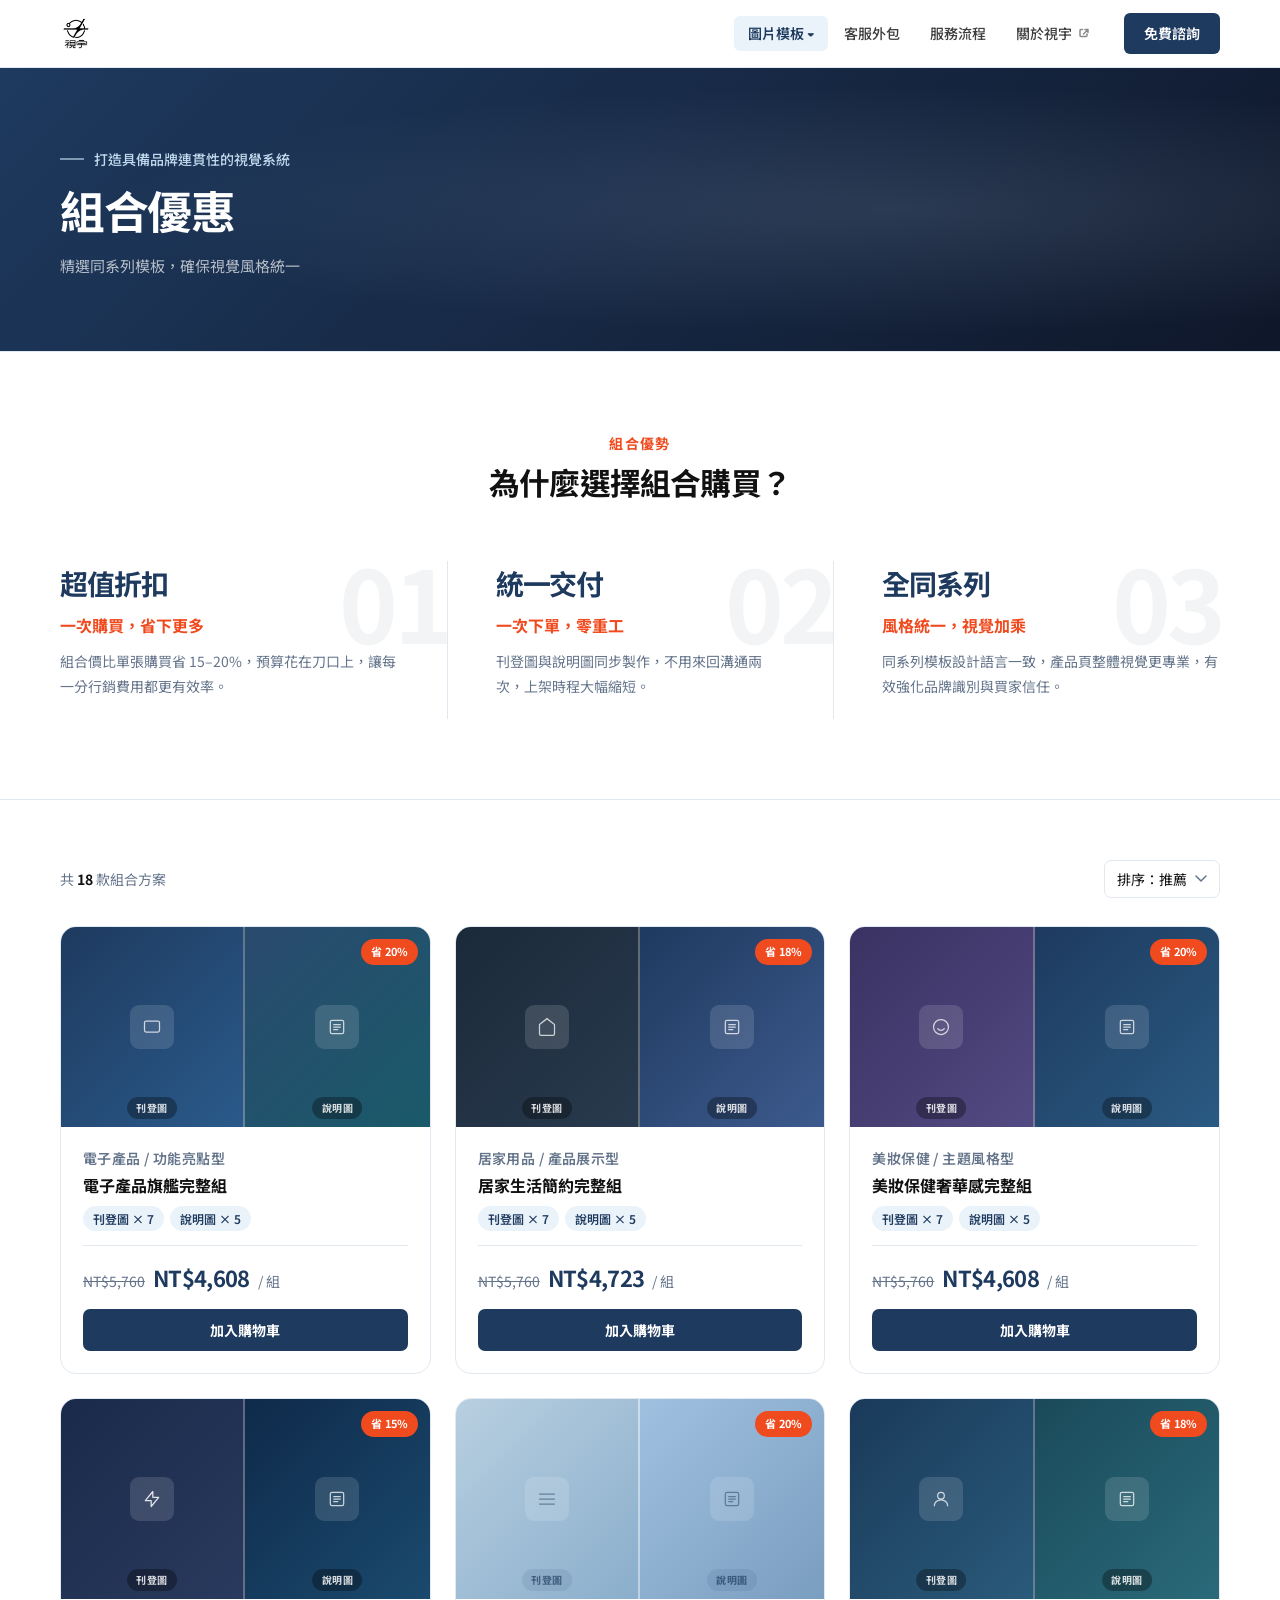
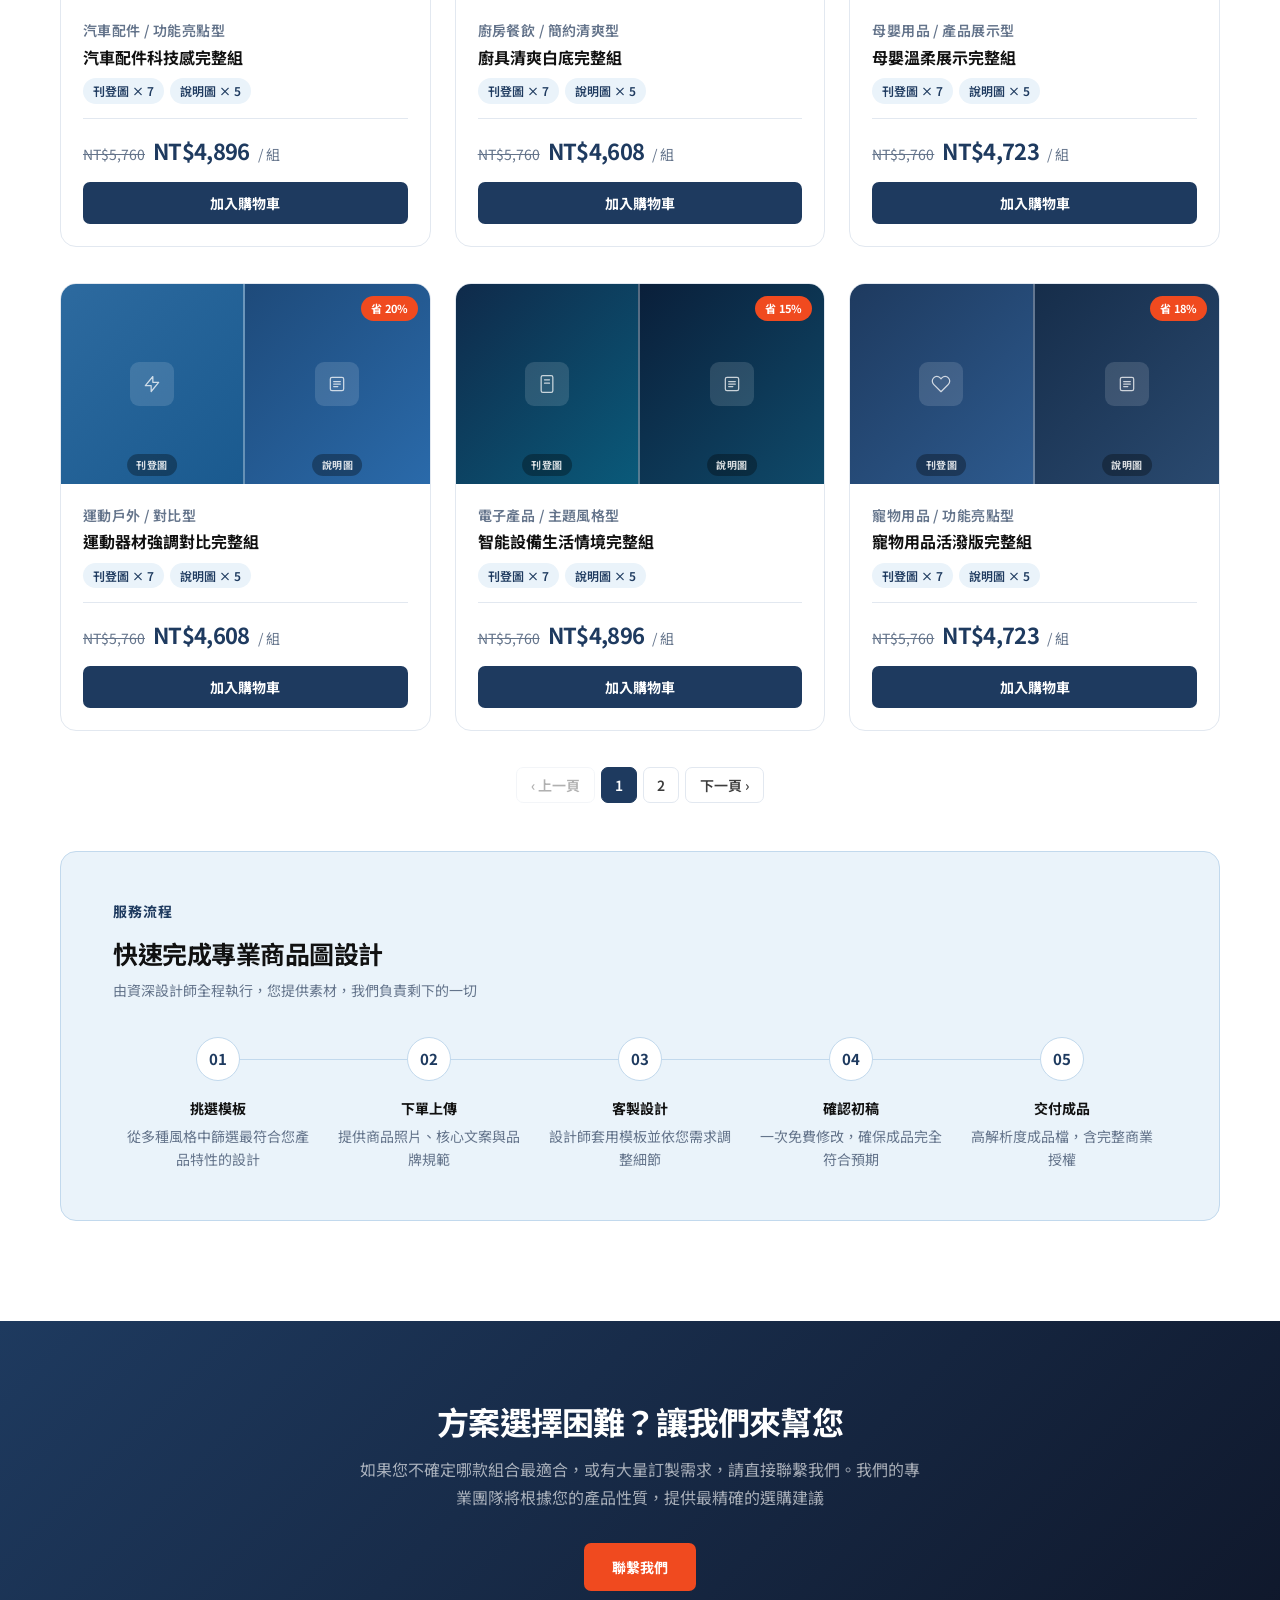
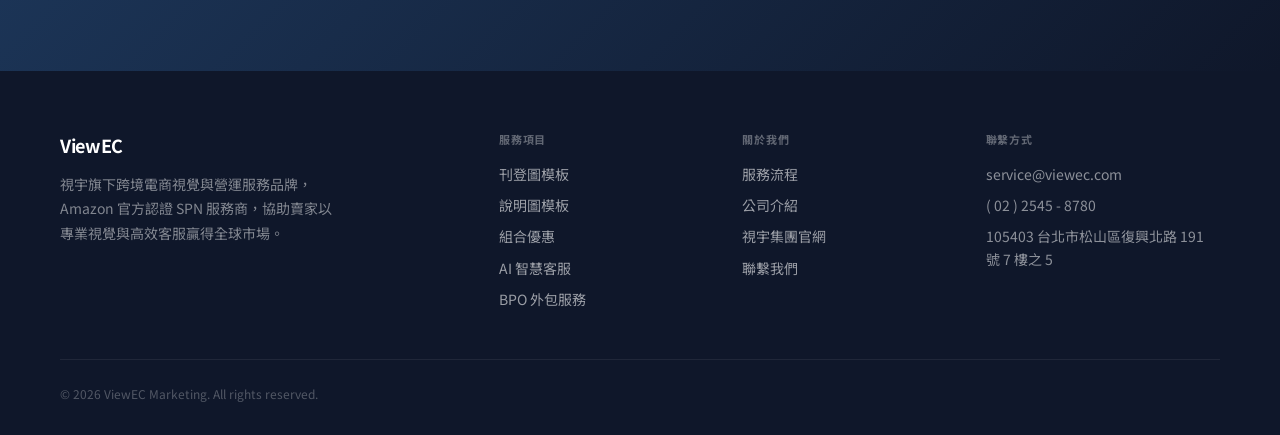
==== combo.html @ 05ee3864 "Add files via upload" ====
<!DOCTYPE html>
<html lang="zh-TW">
<head>
  <meta charset="UTF-8">
  <meta name="viewport" content="width=device-width, initial-scale=1.0">
  <title>組合優惠 — ViewEC Marketing</title>
  <link rel="preconnect" href="https://fonts.googleapis.com">
  <link rel="preconnect" href="https://fonts.gstatic.com" crossorigin>
  <link href="https://fonts.googleapis.com/css2?family=Noto+Sans+TC:wght@400;500;600;700&display=swap" rel="stylesheet">
  <style>
    *, *::before, *::after { box-sizing: border-box; margin: 0; padding: 0; }

    :root {
      --ink:     #111111;
      --ink2:    #3D3D3D;
      --t2:      #64748b;
      --navy:    #1e3a5f;
      --navy-dk: #0f172a;
      --accent:  #F04A1F;
      --sky:     #C2D9ED;
      --sky-lt:  #EAF3FA;
      --sand:    #EDEAE4;
      --sand-dk: #E0DDD6;
      --white:   #ffffff;
      --border:  #e2e8f0;
      --r:       12px;
      --hh:      68px;
    }

    html { scroll-behavior: smooth; }
    body { font-family: 'Noto Sans TC', sans-serif; color: var(--ink); background: var(--white); line-height: 1.6; }
    a { text-decoration: none; color: inherit; }
    img { display: block; max-width: 100%; }
    button { font-family: inherit; cursor: pointer; }

    .container { max-width: 1240px; margin: 0 auto; padding: 0 40px; }

    /* ── Navbar ── */
    .navbar {
      position: sticky; top: 0; z-index: 100;
      height: var(--hh);
      background: rgba(255,255,255,.92);
      backdrop-filter: blur(12px);
      border-bottom: 1px solid var(--border);
    }
    .nav-inner { height: 100%; display: flex; align-items: center; }
    .nav-logo { font-size: 20px; font-weight: 700; color: var(--navy); letter-spacing: -0.03em; margin-right: auto; }
    .nav-logo span { color: var(--accent); }
    .nav-links { display: flex; align-items: center; gap: 2px; margin-right: 20px; }
    .nav-link { font-size: 14px; font-weight: 500; color: var(--ink2); padding: 6px 14px; border-radius: 6px; transition: all .18s; cursor: pointer; }
    .nav-link:hover { color: var(--navy); background: var(--sky-lt); }
    .nav-link.active { color: var(--navy); background: var(--sky-lt); font-weight: 600; }
    .nav-cta { display: inline-flex; align-items: center; padding: 9px 20px; background: var(--navy); color: var(--white); border-radius: 6px; font-size: 14px; font-weight: 600; transition: background .2s; }
    .nav-cta:hover { background: var(--navy-dk); }
    /* Dropdown */
    .nav-item { position: relative; }
    .nav-dropdown-btn { display: inline-flex; align-items: center; gap: 3px; font-size: 14px; font-weight: 500; color: var(--ink2); padding: 6px 14px; border-radius: 6px; transition: all .18s; cursor: default; user-select: none; }
    .nav-item:hover .nav-dropdown-btn { color: var(--navy); background: var(--sky-lt); }
    .nav-item:has(.nav-dropdown-menu a.active) .nav-dropdown-btn { color: var(--navy); background: var(--sky-lt); font-weight: 600; }
    .nav-dropdown-menu { display: none; position: absolute; top: calc(100% + 6px); left: 0; background: var(--white); border: 1px solid var(--border); border-radius: 8px; min-width: 144px; padding: 4px 0; z-index: 200; box-shadow: 0 6px 20px rgba(0,0,0,.08); }
    .nav-item:hover .nav-dropdown-menu { display: block; }
    .nav-dropdown-menu a { display: block; padding: 9px 16px; font-size: 14px; font-weight: 500; color: var(--ink2); text-decoration: none; transition: background .15s; }
    .nav-dropdown-menu a:hover { background: var(--sky-lt); color: var(--navy); }
    .nav-dropdown-menu a.active { color: var(--navy); font-weight: 600; }

    /* ── Page Hero ── */
    .page-hero {
      background: linear-gradient(135deg, var(--navy) 0%, var(--navy-dk) 100%);
      padding: 80px 0 72px; position: relative; overflow: hidden;
    }
    .page-hero::after {
      content: ''; position: absolute; inset: 0;
      background: radial-gradient(ellipse at 70% 50%, rgba(194,217,237,.13) 0%, transparent 62%);
      pointer-events: none;
    }
    .breadcrumb { font-size: 12px; color: rgba(255,255,255,.5); margin-bottom: 18px; display: flex; align-items: center; gap: 6px; }
    .breadcrumb a { color: rgba(255,255,255,.5); transition: color .18s; }
    .breadcrumb a:hover { color: rgba(255,255,255,.85); }
    .breadcrumb-sep { opacity: .4; }
    .hero-eyebrow { font-size: 14px; font-weight: 500; color: var(--sky); margin-bottom: 14px; display: flex; align-items: center; gap: 10px; }
    .hero-eyebrow::before { content: ''; width: 24px; height: 1.5px; background: var(--sky); display: block; opacity: .6; }
    .page-hero h1 { font-size: clamp(30px, 3.5vw, 48px); font-weight: 700; color: var(--white); letter-spacing: -0.03em; line-height: 1.15; margin-bottom: 16px; }
    .page-hero-sub { font-size: 15px; color: rgba(255,255,255,.68); line-height: 1.8; max-width: 520px; }
    .hero-pills { display: flex; gap: 8px; flex-wrap: wrap; margin-top: 28px; }
    .hero-pill { display: inline-flex; align-items: center; gap: 6px; padding: 5px 14px; background: rgba(255,255,255,.1); border: 1px solid rgba(255,255,255,.15); border-radius: 20px; font-size: 12px; font-weight: 500; color: rgba(255,255,255,.85); }
    .hero-pill-dot { width: 6px; height: 6px; border-radius: 50%; background: var(--sky); flex-shrink: 0; }

    /* ── Why Combo ── */
    .why-combo { padding: 80px 0; background: var(--white); border-top: 1px solid var(--border); border-bottom: 1px solid var(--border); }
    .section-label { font-size: 14px; font-weight: 700; letter-spacing: .1em; color: var(--accent); text-transform: uppercase; margin-bottom: 10px; }
    .section-heading { font-size: clamp(22px, 2.4vw, 32px); font-weight: 700; color: var(--ink); letter-spacing: -.025em; line-height: 1.2; margin-bottom: 0; }
    .why-header { text-align: center; margin-bottom: 60px; }
    .why-row { display: grid; grid-template-columns: repeat(3, 1fr); }
    .why-item {
      padding: 8px 48px 20px 0; position: relative; overflow: hidden;
    }
    .why-item + .why-item { padding-left: 48px; padding-right: 0; border-left: 1px solid var(--border); }
    .why-item + .why-item:not(:last-child) { padding-right: 48px; }
    /* Large faded background number — top-right corner */
    .why-item::before {
      content: attr(data-num);
      position: absolute; top: -10px; right: -2px;
      font-size: 100px; font-weight: 700; line-height: 1;
      color: rgba(30,58,95,.055); pointer-events: none; user-select: none;
      letter-spacing: -0.04em;
    }
    .why-metric {
      font-size: 28px; font-weight: 700;
      color: var(--navy); letter-spacing: -.04em; line-height: 1;
      margin-bottom: 16px; position: relative;
    }
    .why-title { font-size: 16px; font-weight: 700; color: var(--accent); margin-bottom: 10px; position: relative; }
    .why-desc { font-size: 14px; color: var(--t2); line-height: 1.8; position: relative; }

    /* ── Combo Grid Section ── */
    .combo-section { padding: 60px 0 60px; }
    .combo-toolbar {
      display: flex; align-items: center; justify-content: space-between;
      margin-bottom: 28px;
    }
    .result-count { font-size: 14px; color: var(--t2); }
    .result-count strong { color: var(--ink); }
    .sort-select {
      font-family: 'Noto Sans TC', sans-serif; font-size: 14px; color: var(--ink);
      padding: 8px 32px 8px 12px; border-radius: 7px;
      border: 1.5px solid var(--border); background: var(--white);
      appearance: none; cursor: pointer;
      background-image: url("data:image/svg+xml,%3Csvg xmlns='http://www.w3.org/2000/svg' width='12' height='8' fill='none'%3E%3Cpath d='M1 1l5 5 5-5' stroke='%2364748b' stroke-width='1.5' stroke-linecap='round' stroke-linejoin='round'/%3E%3C/svg%3E");
      background-repeat: no-repeat; background-position: right 12px center;
    }

    /* ── Combo Cards ── */
    .combo-grid { display: grid; grid-template-columns: repeat(3, 1fr); gap: 24px; margin-bottom: 36px; }
    .combo-card {
      border-radius: 16px; overflow: hidden;
      border: 1.5px solid var(--border); background: var(--white);
      transition: box-shadow .25s, transform .25s; position: relative;
    }
    .combo-card:hover { box-shadow: 0 16px 48px rgba(0,0,0,.10); transform: translateY(-4px); }

    /* Split thumbnail */
    .combo-thumb {
      display: grid; grid-template-columns: 1fr 1fr;
      height: 200px; position: relative;
    }
    .combo-thumb-half {
      position: relative; overflow: hidden;
      display: flex; align-items: center; justify-content: center;
    }
    .combo-thumb-half:first-child { border-right: 2px solid rgba(255,255,255,.3); }
    .combo-thumb-label {
      position: absolute; bottom: 8px; left: 50%; transform: translateX(-50%);
      font-size: 10px; font-weight: 700; letter-spacing: .06em;
      color: rgba(255,255,255,.85); background: rgba(0,0,0,.32);
      padding: 3px 9px; border-radius: 20px; white-space: nowrap;
    }
    .combo-thumb-icon { display: flex; flex-direction: column; align-items: center; gap: 7px; }
    .combo-thumb-icon-box {
      width: 44px; height: 44px; border-radius: 9px;
      background: rgba(255,255,255,.13);
      display: flex; align-items: center; justify-content: center;
    }

    /* Overlay on hover */
    .combo-overlay {
      position: absolute; inset: 0;
      background: rgba(15,23,42,.5);
      display: flex; align-items: center; justify-content: center;
      opacity: 0; transition: opacity .25s;
    }
    .combo-card:hover .combo-overlay { opacity: 1; }
    .btn-combo-cart {
      padding: 11px 28px; border-radius: 8px;
      background: var(--white); color: var(--navy);
      font-size: 13px; font-weight: 700; border: none;
      transform: translateY(8px); transition: transform .25s, background .2s;
    }
    .combo-card:hover .btn-combo-cart { transform: translateY(0); }
    .btn-combo-cart:hover { background: var(--sky-lt); }

    /* Combo card skins — muted palette */
    .skin-a { background: linear-gradient(135deg, #1e3a5f 0%, #2a5a8a 100%); }
    .skin-b { background: linear-gradient(135deg, #2a4a6e 0%, #1a5a6a 100%); }
    .skin-c { background: linear-gradient(135deg, #1a2a3a 0%, #2a3a4e 100%); }
    .skin-d { background: linear-gradient(135deg, #3a3262 0%, #524a82 100%); }
    .skin-e { background: linear-gradient(135deg, #b8cfe0 0%, #8aaecc 100%); }
    .skin-f { background: linear-gradient(135deg, #1a3a5a 0%, #2a5a7a 100%); }

    /* Save badge */
    .combo-save-badge {
      position: absolute; top: 12px; right: 12px; z-index: 2;
      font-size: 11px; font-weight: 700;
      padding: 4px 10px; border-radius: 20px;
      background: var(--accent); color: var(--white);
    }

    .combo-body { padding: 20px 22px 22px; }
    .combo-cat { font-size: 14px; font-weight: 600; color: var(--t2); letter-spacing: .03em; margin-bottom: 5px; }
    .combo-name { font-size: 16px; font-weight: 700; color: var(--ink); line-height: 1.35; margin-bottom: 10px; }
    .combo-includes {
      display: flex; gap: 6px; flex-wrap: wrap; margin-bottom: 14px;
    }
    .combo-tag {
      font-size: 12px; font-weight: 600;
      padding: 3px 10px; border-radius: 20px;
      background: var(--sky-lt); color: var(--navy);
    }
    .combo-divider { height: 1px; background: var(--border); margin-bottom: 14px; }
    .combo-pricing { display: flex; align-items: baseline; gap: 8px; margin-bottom: 14px; }
    .combo-orig { font-size: 14px; color: var(--t2); text-decoration: line-through; }
    .combo-price { font-size: 22px; font-weight: 700; color: var(--navy); letter-spacing: -.03em; }
    .combo-unit { font-size: 14px; color: var(--t2); }
    .btn-add-cart-full {
      display: block; width: 100%; padding: 11px;
      background: var(--navy); color: var(--white);
      border-radius: 7px; font-size: 14px; font-weight: 700;
      border: none; text-align: center;
      transition: background .2s;
    }
    .btn-add-cart-full:hover { background: var(--navy-dk); }

    /* ── Process Block ── */
    .proc-block {
      background: var(--sky-lt);
      border: 1.5px solid var(--sky);
      border-radius: 16px; padding: 48px 52px; margin-bottom: 40px;
    }
    .proc-label { font-size: 14px; font-weight: 700; letter-spacing: .06em; color: var(--navy); margin-bottom: 10px; }
    .proc-title { font-size: clamp(19px, 2vw, 25px); font-weight: 700; color: var(--ink); letter-spacing: -.02em; margin-bottom: 6px; }
    .proc-sub { font-size: 14px; color: var(--t2); margin-bottom: 36px; }
    .proc-steps { display: grid; grid-template-columns: repeat(5, 1fr); gap: 0; position: relative; }
    .proc-steps::before {
      content: ''; position: absolute;
      top: 22px; left: 10%; right: 10%;
      height: 1px; background: var(--sky);
    }
    .proc-step { display: flex; flex-direction: column; align-items: center; text-align: center; padding: 0 8px; }
    .proc-num {
      width: 44px; height: 44px; border-radius: 50%;
      background: var(--white); border: 1.5px solid var(--sky);
      display: flex; align-items: center; justify-content: center;
      font-size: 15px; font-weight: 700; color: var(--navy);
      margin-bottom: 16px; position: relative; z-index: 1;
    }
    .proc-name { font-size: 14px; font-weight: 700; color: var(--ink); margin-bottom: 6px; }
    .proc-desc { font-size: 14px; color: var(--t2); line-height: 1.65; }

    /* ── Pagination ── */
    .pagination-wrap { display: flex; align-items: center; justify-content: center; gap: 6px; margin-bottom: 0; }
    .page-btn {
      width: 36px; height: 36px; border-radius: 7px;
      display: flex; align-items: center; justify-content: center;
      font-size: 14px; font-weight: 600; cursor: pointer;
      border: 1.5px solid var(--border); background: var(--white);
      color: var(--ink2); transition: all .15s;
    }
    .page-btn:hover { border-color: var(--navy); color: var(--navy); }
    .page-btn.active { background: var(--navy); color: var(--white); border-color: var(--navy); }
    .page-btn.ellipsis { cursor: default; border-color: transparent; color: var(--t2); }
    .page-btn.wide { width: auto; padding: 0 14px; }

    /* ── CTA Band ── */
    .cta-band { background: linear-gradient(135deg, var(--navy) 0%, var(--navy-dk) 100%); padding: 80px 0; text-align: center; }
    .cta-band-inner { max-width: 560px; margin: 0 auto; }
    .cta-title { font-size: clamp(24px,3vw,32px); font-weight: 700; color: var(--white); letter-spacing: -.025em; line-height: 1.25; margin-bottom: 14px; }
    .cta-desc { font-size: 16px; color: rgba(255,255,255,.62); line-height: 1.75; margin-bottom: 32px; }
    .cta-actions { display: flex; gap: 12px; justify-content: center; flex-wrap: wrap; }
    .btn-cta-accent { display: inline-flex; align-items: center; gap: 7px; padding: 13px 28px; background: var(--accent); color: var(--white); border-radius: 7px; font-size: 14px; font-weight: 700; transition: filter .2s; }
    .btn-cta-accent:hover { filter: brightness(1.08); }
    .btn-cta-ghost { display: inline-flex; align-items: center; gap: 7px; padding: 13px 28px; background: rgba(255,255,255,.1); color: var(--white); border: 1.5px solid rgba(255,255,255,.2); border-radius: 7px; font-size: 14px; font-weight: 600; transition: background .2s; }
    .btn-cta-ghost:hover { background: rgba(255,255,255,.18); }

    /* ── Footer ── */
    .footer { background: var(--navy-dk); padding: 60px 0 32px; }
    .footer-grid { display: grid; grid-template-columns: 2fr 1fr 1fr 1.2fr; gap: 48px; margin-bottom: 48px; }
    .footer-logo { font-size: 18px; font-weight: 700; color: var(--white); letter-spacing: -.02em; }
    .footer-logo span { color: var(--sky); }
    .footer-brand p { font-size: 14px; color: rgba(255,255,255,.48); line-height: 1.75; max-width: 280px; margin-top: 12px; }
    .footer-heading { font-size: 11px; font-weight: 700; letter-spacing: .08em; color: rgba(255,255,255,.35); text-transform: uppercase; margin-bottom: 14px; }
    .footer-links { display: flex; flex-direction: column; gap: 9px; }
    .footer-link { font-size: 14px; color: rgba(255,255,255,.58); transition: color .18s; }
    .footer-link:hover { color: var(--white); }
    .footer-contact { font-size: 14px; color: rgba(255,255,255,.52); margin-bottom: 9px; display: flex; gap: 8px; }
    .footer-bottom { border-top: 1px solid rgba(255,255,255,.07); padding-top: 24px; display: flex; align-items: center; justify-content: space-between; }
    .footer-copy { font-size: 12px; color: rgba(255,255,255,.28); }

    /* ── Responsive ── */
    @media (max-width: 1000px) {
      .combo-grid { grid-template-columns: repeat(2, 1fr); }
      .why-grid { grid-template-columns: repeat(2, 1fr); }
    }
    @media (max-width: 900px) {
      .proc-steps { grid-template-columns: 1fr 1fr; gap: 28px; }
      .proc-steps::before { display: none; }
      .footer-grid { grid-template-columns: 1fr 1fr; gap: 36px; }
    }
    @media (max-width: 640px) {
      .container { padding: 0 20px; }
      .combo-grid { grid-template-columns: 1fr; }
      .why-grid { grid-template-columns: 1fr; }
      .proc-block { padding: 32px 24px; }
      .proc-steps { grid-template-columns: 1fr; gap: 24px; }
      .footer-grid { grid-template-columns: 1fr; }
    }
  </style>
</head>
<body>

<!-- ── Navbar ── -->
<header class="navbar">
  <div class="container nav-inner">
    <a href="index.html" class="nav-logo"><img src="icon.webp" alt="ViewEC" style="height:32px;width:auto;"></a>
    <nav class="nav-links">
      <div class="nav-item">
        <span class="nav-dropdown-btn">圖片模板 ▾</span>
        <div class="nav-dropdown-menu">
          <a href="listing-layout.html">刊登圖</a>
          <a href="description-layout.html">說明圖</a>
          <a href="combo.html" class="active">組合優惠</a>
        </div>
      </div>
      <a href="#" class="nav-link">客服外包</a>
      <a href="process.html" class="nav-link">服務流程</a>
      <a href="https://viewec.com/" class="nav-link" target="_blank" rel="noopener" style="display:inline-flex;align-items:center;gap:4px;">關於視宇<svg width="11" height="11" viewBox="0 0 11 11" fill="none" stroke="currentColor" stroke-width="1.5" stroke-linecap="round" stroke-linejoin="round" style="display:inline-block;vertical-align:middle;margin-left:3px;opacity:.6" aria-hidden="true"><path d="M3.5 1.5H2a1 1 0 00-1 1v5a1 1 0 001 1h5a1 1 0 001-1V6"/><path d="M6 1.5h3m0 0v3m0-3L4.5 6"/></svg></a>
    </nav>
    <a href="#" class="nav-cta">免費諮詢</a>
  </div>
</header>

<!-- ── Page Hero ── -->
<section class="page-hero">
  <div class="container">
    <div class="hero-eyebrow">打造具備品牌連貫性的視覺系統</div>
    <h1>組合優惠</h1>
    <p class="page-hero-sub">精選同系列模板，確保視覺風格統一</p>
  </div>
</section>

<!-- ── Why Combo ── -->
<section class="why-combo">
  <div class="container">
    <div class="why-header">
      <div class="section-label">組合優勢</div>
      <h2 class="section-heading">為什麼選擇組合購買？</h2>
    </div>
    <div class="why-row">

      <div class="why-item" data-num="01">
        <div class="why-metric">超值折扣</div>
        <div class="why-title">一次購買，省下更多</div>
        <div class="why-desc">組合價比單張購買省 15–20%，預算花在刀口上，讓每一分行銷費用都更有效率。</div>
      </div>

      <div class="why-item" data-num="02">
        <div class="why-metric">統一交付</div>
        <div class="why-title">一次下單，零重工</div>
        <div class="why-desc">刊登圖與說明圖同步製作，不用來回溝通兩次，上架時程大幅縮短。</div>
      </div>

      <div class="why-item" data-num="03">
        <div class="why-metric">全同系列</div>
        <div class="why-title">風格統一，視覺加乘</div>
        <div class="why-desc">同系列模板設計語言一致，產品頁整體視覺更專業，有效強化品牌識別與買家信任。</div>
      </div>

    </div>
  </div>
</section>

<!-- ── Combo Products ── -->
<section class="combo-section">
  <div class="container">

    <div class="combo-toolbar">
      <p class="result-count">共 <strong>18</strong> 款組合方案</p>
      <select class="sort-select">
        <option>排序：推薦</option>
        <option>價格低到高</option>
        <option>價格高到低</option>
        <option>最新上架</option>
      </select>
    </div>

    <!-- Combo Grid #1 -->
    <div class="combo-grid">

      <!-- Card 1 -->
      <div class="combo-card">
        <div class="combo-thumb">
          <div class="combo-thumb-half skin-a">
            <div class="combo-thumb-icon">
              <div class="combo-thumb-icon-box">
                <svg width="20" height="20" fill="none" viewBox="0 0 24 24"><rect x="3" y="5" width="18" height="13" rx="2" stroke="rgba(255,255,255,.75)" stroke-width="1.5"/></svg>
              </div>
            </div>
            <span class="combo-thumb-label">刊登圖</span>
          </div>
          <div class="combo-thumb-half skin-b">
            <div class="combo-thumb-icon">
              <div class="combo-thumb-icon-box">
                <svg width="20" height="20" fill="none" viewBox="0 0 24 24"><rect x="4" y="4" width="16" height="16" rx="2" stroke="rgba(255,255,255,.75)" stroke-width="1.5"/><path d="M8 9h8M8 12h8M8 15h5" stroke="rgba(255,255,255,.75)" stroke-width="1.5" stroke-linecap="round"/></svg>
              </div>
            </div>
            <span class="combo-thumb-label">說明圖</span>
          </div>
          <div class="combo-overlay">
            <button class="btn-combo-cart">加入購物車</button>
          </div>
        </div>
        <span class="combo-save-badge">省 20%</span>
        <div class="combo-body">
          <div class="combo-cat">電子產品 / 功能亮點型</div>
          <div class="combo-name">電子產品旗艦完整組</div>
          <div class="combo-includes">
            <span class="combo-tag">刊登圖 × 7</span>
            <span class="combo-tag">說明圖 × 5</span>
          </div>
          <div class="combo-divider"></div>
          <div class="combo-pricing">
            <span class="combo-orig">NT$5,760</span>
            <span class="combo-price">NT$4,608</span>
            <span class="combo-unit">/ 組</span>
          </div>
          <button class="btn-add-cart-full">加入購物車</button>
        </div>
      </div>

      <!-- Card 2 -->
      <div class="combo-card">
        <div class="combo-thumb">
          <div class="combo-thumb-half skin-c">
            <div class="combo-thumb-icon">
              <div class="combo-thumb-icon-box">
                <svg width="20" height="20" fill="none" viewBox="0 0 24 24"><path d="M3 9l9-7 9 7v11a2 2 0 01-2 2H5a2 2 0 01-2-2V9z" stroke="rgba(255,255,255,.75)" stroke-width="1.5"/></svg>
              </div>
            </div>
            <span class="combo-thumb-label">刊登圖</span>
          </div>
          <div class="combo-thumb-half skin-a" style="background: linear-gradient(135deg,#1e3a5f 0%,#3d5a8e 100%)">
            <div class="combo-thumb-icon">
              <div class="combo-thumb-icon-box">
                <svg width="20" height="20" fill="none" viewBox="0 0 24 24"><rect x="4" y="4" width="16" height="16" rx="2" stroke="rgba(255,255,255,.75)" stroke-width="1.5"/><path d="M8 9h8M8 12h8M8 15h5" stroke="rgba(255,255,255,.75)" stroke-width="1.5" stroke-linecap="round"/></svg>
              </div>
            </div>
            <span class="combo-thumb-label">說明圖</span>
          </div>
          <div class="combo-overlay">
            <button class="btn-combo-cart">加入購物車</button>
          </div>
        </div>
        <span class="combo-save-badge">省 18%</span>
        <div class="combo-body">
          <div class="combo-cat">居家用品 / 產品展示型</div>
          <div class="combo-name">居家生活簡約完整組</div>
          <div class="combo-includes">
            <span class="combo-tag">刊登圖 × 7</span>
            <span class="combo-tag">說明圖 × 5</span>
          </div>
          <div class="combo-divider"></div>
          <div class="combo-pricing">
            <span class="combo-orig">NT$5,760</span>
            <span class="combo-price">NT$4,723</span>
            <span class="combo-unit">/ 組</span>
          </div>
          <button class="btn-add-cart-full">加入購物車</button>
        </div>
      </div>

      <!-- Card 3 -->
      <div class="combo-card">
        <div class="combo-thumb">
          <div class="combo-thumb-half skin-d">
            <div class="combo-thumb-icon">
              <div class="combo-thumb-icon-box">
                <svg width="20" height="20" fill="none" viewBox="0 0 24 24"><circle cx="12" cy="12" r="9" stroke="rgba(255,255,255,.75)" stroke-width="1.5"/><path d="M8 14s1.5 2 4 2 4-2 4-2" stroke="rgba(255,255,255,.75)" stroke-width="1.5" stroke-linecap="round"/></svg>
              </div>
            </div>
            <span class="combo-thumb-label">刊登圖</span>
          </div>
          <div class="combo-thumb-half" style="background:linear-gradient(135deg,#1e3a5f 0%,#2a5a82 100%)">
            <div class="combo-thumb-icon">
              <div class="combo-thumb-icon-box">
                <svg width="20" height="20" fill="none" viewBox="0 0 24 24"><rect x="4" y="4" width="16" height="16" rx="2" stroke="rgba(255,255,255,.75)" stroke-width="1.5"/><path d="M8 9h8M8 12h8M8 15h5" stroke="rgba(255,255,255,.75)" stroke-width="1.5" stroke-linecap="round"/></svg>
              </div>
            </div>
            <span class="combo-thumb-label">說明圖</span>
          </div>
          <div class="combo-overlay">
            <button class="btn-combo-cart">加入購物車</button>
          </div>
        </div>
        <span class="combo-save-badge">省 20%</span>
        <div class="combo-body">
          <div class="combo-cat">美妝保健 / 主題風格型</div>
          <div class="combo-name">美妝保健奢華感完整組</div>
          <div class="combo-includes">
            <span class="combo-tag">刊登圖 × 7</span>
            <span class="combo-tag">說明圖 × 5</span>
          </div>
          <div class="combo-divider"></div>
          <div class="combo-pricing">
            <span class="combo-orig">NT$5,760</span>
            <span class="combo-price">NT$4,608</span>
            <span class="combo-unit">/ 組</span>
          </div>
          <button class="btn-add-cart-full">加入購物車</button>
        </div>
      </div>

      <!-- Card 4 -->
      <div class="combo-card">
        <div class="combo-thumb">
          <div class="combo-thumb-half" style="background:linear-gradient(135deg,#1a2a4a 0%,#2a3a5e 100%)">
            <div class="combo-thumb-icon">
              <div class="combo-thumb-icon-box">
                <svg width="20" height="20" fill="none" viewBox="0 0 24 24"><path d="M13 10V3L4 14h7v7l9-11h-7z" stroke="rgba(255,255,255,.85)" stroke-width="1.5" stroke-linejoin="round"/></svg>
              </div>
            </div>
            <span class="combo-thumb-label">刊登圖</span>
          </div>
          <div class="combo-thumb-half" style="background:linear-gradient(135deg,#0f2a4a 0%,#1a4a6e 100%)">
            <div class="combo-thumb-icon">
              <div class="combo-thumb-icon-box">
                <svg width="20" height="20" fill="none" viewBox="0 0 24 24"><rect x="4" y="4" width="16" height="16" rx="2" stroke="rgba(255,255,255,.75)" stroke-width="1.5"/><path d="M8 9h8M8 12h8M8 15h5" stroke="rgba(255,255,255,.75)" stroke-width="1.5" stroke-linecap="round"/></svg>
              </div>
            </div>
            <span class="combo-thumb-label">說明圖</span>
          </div>
          <div class="combo-overlay">
            <button class="btn-combo-cart">加入購物車</button>
          </div>
        </div>
        <span class="combo-save-badge">省 15%</span>
        <div class="combo-body">
          <div class="combo-cat">汽車配件 / 功能亮點型</div>
          <div class="combo-name">汽車配件科技感完整組</div>
          <div class="combo-includes">
            <span class="combo-tag">刊登圖 × 7</span>
            <span class="combo-tag">說明圖 × 5</span>
          </div>
          <div class="combo-divider"></div>
          <div class="combo-pricing">
            <span class="combo-orig">NT$5,760</span>
            <span class="combo-price">NT$4,896</span>
            <span class="combo-unit">/ 組</span>
          </div>
          <button class="btn-add-cart-full">加入購物車</button>
        </div>
      </div>

      <!-- Card 5 -->
      <div class="combo-card">
        <div class="combo-thumb">
          <div class="combo-thumb-half skin-e">
            <div class="combo-thumb-icon">
              <div class="combo-thumb-icon-box">
                <svg width="20" height="20" fill="none" viewBox="0 0 24 24"><path d="M3 6h18M3 12h18M3 18h18" stroke="rgba(30,58,95,.5)" stroke-width="1.5" stroke-linecap="round"/></svg>
              </div>
            </div>
            <span class="combo-thumb-label" style="color:rgba(30,58,95,.7);background:rgba(30,58,95,.1)">刊登圖</span>
          </div>
          <div class="combo-thumb-half" style="background:linear-gradient(135deg,#a0c0e0 0%,#7a9ec0 100%)">
            <div class="combo-thumb-icon">
              <div class="combo-thumb-icon-box">
                <svg width="20" height="20" fill="none" viewBox="0 0 24 24"><rect x="4" y="4" width="16" height="16" rx="2" stroke="rgba(30,58,95,.5)" stroke-width="1.5"/><path d="M8 9h8M8 12h8M8 15h5" stroke="rgba(30,58,95,.5)" stroke-width="1.5" stroke-linecap="round"/></svg>
              </div>
            </div>
            <span class="combo-thumb-label" style="color:rgba(30,58,95,.7);background:rgba(30,58,95,.1)">說明圖</span>
          </div>
          <div class="combo-overlay">
            <button class="btn-combo-cart">加入購物車</button>
          </div>
        </div>
        <span class="combo-save-badge">省 20%</span>
        <div class="combo-body">
          <div class="combo-cat">廚房餐飲 / 簡約清爽型</div>
          <div class="combo-name">廚具清爽白底完整組</div>
          <div class="combo-includes">
            <span class="combo-tag">刊登圖 × 7</span>
            <span class="combo-tag">說明圖 × 5</span>
          </div>
          <div class="combo-divider"></div>
          <div class="combo-pricing">
            <span class="combo-orig">NT$5,760</span>
            <span class="combo-price">NT$4,608</span>
            <span class="combo-unit">/ 組</span>
          </div>
          <button class="btn-add-cart-full">加入購物車</button>
        </div>
      </div>

      <!-- Card 6 -->
      <div class="combo-card">
        <div class="combo-thumb">
          <div class="combo-thumb-half skin-f">
            <div class="combo-thumb-icon">
              <div class="combo-thumb-icon-box">
                <svg width="20" height="20" fill="none" viewBox="0 0 24 24"><circle cx="12" cy="8" r="4" stroke="rgba(255,255,255,.75)" stroke-width="1.5"/><path d="M4 20c0-4 3.58-7 8-7s8 3 8 7" stroke="rgba(255,255,255,.75)" stroke-width="1.5" stroke-linecap="round"/></svg>
              </div>
            </div>
            <span class="combo-thumb-label">刊登圖</span>
          </div>
          <div class="combo-thumb-half" style="background:linear-gradient(135deg,#1a4a5a 0%,#2a6a7a 100%)">
            <div class="combo-thumb-icon">
              <div class="combo-thumb-icon-box">
                <svg width="20" height="20" fill="none" viewBox="0 0 24 24"><rect x="4" y="4" width="16" height="16" rx="2" stroke="rgba(255,255,255,.75)" stroke-width="1.5"/><path d="M8 9h8M8 12h8M8 15h5" stroke="rgba(255,255,255,.75)" stroke-width="1.5" stroke-linecap="round"/></svg>
              </div>
            </div>
            <span class="combo-thumb-label">說明圖</span>
          </div>
          <div class="combo-overlay">
            <button class="btn-combo-cart">加入購物車</button>
          </div>
        </div>
        <span class="combo-save-badge">省 18%</span>
        <div class="combo-body">
          <div class="combo-cat">母嬰用品 / 產品展示型</div>
          <div class="combo-name">母嬰溫柔展示完整組</div>
          <div class="combo-includes">
            <span class="combo-tag">刊登圖 × 7</span>
            <span class="combo-tag">說明圖 × 5</span>
          </div>
          <div class="combo-divider"></div>
          <div class="combo-pricing">
            <span class="combo-orig">NT$5,760</span>
            <span class="combo-price">NT$4,723</span>
            <span class="combo-unit">/ 組</span>
          </div>
          <button class="btn-add-cart-full">加入購物車</button>
        </div>
      </div>

    </div><!-- /combo-grid -->

    <!-- Combo Grid #2 (remaining) -->
    <div class="combo-grid" style="margin-bottom:36px;">

      <div class="combo-card">
        <div class="combo-thumb">
          <div class="combo-thumb-half" style="background:linear-gradient(135deg,#2d6a9f 0%,#1a5a8f 100%)">
            <div class="combo-thumb-icon">
              <div class="combo-thumb-icon-box">
                <svg width="20" height="20" fill="none" viewBox="0 0 24 24"><path d="M13 10V3L4 14h7v7l9-11h-7z" stroke="rgba(255,255,255,.75)" stroke-width="1.5" stroke-linejoin="round"/></svg>
              </div>
            </div>
            <span class="combo-thumb-label">刊登圖</span>
          </div>
          <div class="combo-thumb-half" style="background:linear-gradient(135deg,#1e4a7a 0%,#2a6aaa 100%)">
            <div class="combo-thumb-icon">
              <div class="combo-thumb-icon-box">
                <svg width="20" height="20" fill="none" viewBox="0 0 24 24"><rect x="4" y="4" width="16" height="16" rx="2" stroke="rgba(255,255,255,.75)" stroke-width="1.5"/><path d="M8 9h8M8 12h8M8 15h5" stroke="rgba(255,255,255,.75)" stroke-width="1.5" stroke-linecap="round"/></svg>
              </div>
            </div>
            <span class="combo-thumb-label">說明圖</span>
          </div>
          <div class="combo-overlay">
            <button class="btn-combo-cart">加入購物車</button>
          </div>
        </div>
        <span class="combo-save-badge">省 20%</span>
        <div class="combo-body">
          <div class="combo-cat">運動戶外 / 對比型</div>
          <div class="combo-name">運動器材強調對比完整組</div>
          <div class="combo-includes">
            <span class="combo-tag">刊登圖 × 7</span>
            <span class="combo-tag">說明圖 × 5</span>
          </div>
          <div class="combo-divider"></div>
          <div class="combo-pricing">
            <span class="combo-orig">NT$5,760</span>
            <span class="combo-price">NT$4,608</span>
            <span class="combo-unit">/ 組</span>
          </div>
          <button class="btn-add-cart-full">加入購物車</button>
        </div>
      </div>

      <div class="combo-card">
        <div class="combo-thumb">
          <div class="combo-thumb-half" style="background:linear-gradient(135deg,#0f2a4a 0%,#0a5a7a 100%)">
            <div class="combo-thumb-icon">
              <div class="combo-thumb-icon-box">
                <svg width="20" height="20" fill="none" viewBox="0 0 24 24"><rect x="5" y="2" width="14" height="20" rx="2" stroke="rgba(255,255,255,.75)" stroke-width="1.5"/><path d="M9 7h6M9 11h6" stroke="rgba(255,255,255,.75)" stroke-width="1.5" stroke-linecap="round"/></svg>
              </div>
            </div>
            <span class="combo-thumb-label">刊登圖</span>
          </div>
          <div class="combo-thumb-half" style="background:linear-gradient(135deg,#0a1f3a 0%,#0f4a6a 100%)">
            <div class="combo-thumb-icon">
              <div class="combo-thumb-icon-box">
                <svg width="20" height="20" fill="none" viewBox="0 0 24 24"><rect x="4" y="4" width="16" height="16" rx="2" stroke="rgba(255,255,255,.75)" stroke-width="1.5"/><path d="M8 9h8M8 12h8M8 15h5" stroke="rgba(255,255,255,.75)" stroke-width="1.5" stroke-linecap="round"/></svg>
              </div>
            </div>
            <span class="combo-thumb-label">說明圖</span>
          </div>
          <div class="combo-overlay">
            <button class="btn-combo-cart">加入購物車</button>
          </div>
        </div>
        <span class="combo-save-badge">省 15%</span>
        <div class="combo-body">
          <div class="combo-cat">電子產品 / 主題風格型</div>
          <div class="combo-name">智能設備生活情境完整組</div>
          <div class="combo-includes">
            <span class="combo-tag">刊登圖 × 7</span>
            <span class="combo-tag">說明圖 × 5</span>
          </div>
          <div class="combo-divider"></div>
          <div class="combo-pricing">
            <span class="combo-orig">NT$5,760</span>
            <span class="combo-price">NT$4,896</span>
            <span class="combo-unit">/ 組</span>
          </div>
          <button class="btn-add-cart-full">加入購物車</button>
        </div>
      </div>

      <div class="combo-card">
        <div class="combo-thumb">
          <div class="combo-thumb-half" style="background:linear-gradient(135deg,#1e3a5f 0%,#2d5a8e 100%)">
            <div class="combo-thumb-icon">
              <div class="combo-thumb-icon-box">
                <svg width="20" height="20" fill="none" viewBox="0 0 24 24"><path d="M20.84 4.61a5.5 5.5 0 00-7.78 0L12 5.67l-1.06-1.06a5.5 5.5 0 00-7.78 7.78L12 21.23l7.78-7.78 1.06-1.06a5.5 5.5 0 000-7.78z" stroke="rgba(255,255,255,.75)" stroke-width="1.5" stroke-linejoin="round"/></svg>
              </div>
            </div>
            <span class="combo-thumb-label">刊登圖</span>
          </div>
          <div class="combo-thumb-half" style="background:linear-gradient(135deg,#162d4a 0%,#2a4a70 100%)">
            <div class="combo-thumb-icon">
              <div class="combo-thumb-icon-box">
                <svg width="20" height="20" fill="none" viewBox="0 0 24 24"><rect x="4" y="4" width="16" height="16" rx="2" stroke="rgba(255,255,255,.75)" stroke-width="1.5"/><path d="M8 9h8M8 12h8M8 15h5" stroke="rgba(255,255,255,.75)" stroke-width="1.5" stroke-linecap="round"/></svg>
              </div>
            </div>
            <span class="combo-thumb-label">說明圖</span>
          </div>
          <div class="combo-overlay">
            <button class="btn-combo-cart">加入購物車</button>
          </div>
        </div>
        <span class="combo-save-badge">省 18%</span>
        <div class="combo-body">
          <div class="combo-cat">寵物用品 / 功能亮點型</div>
          <div class="combo-name">寵物用品活潑版完整組</div>
          <div class="combo-includes">
            <span class="combo-tag">刊登圖 × 7</span>
            <span class="combo-tag">說明圖 × 5</span>
          </div>
          <div class="combo-divider"></div>
          <div class="combo-pricing">
            <span class="combo-orig">NT$5,760</span>
            <span class="combo-price">NT$4,723</span>
            <span class="combo-unit">/ 組</span>
          </div>
          <button class="btn-add-cart-full">加入購物車</button>
        </div>
      </div>

    </div><!-- /combo-grid 2 -->

    <!-- Pagination -->
    <div class="pagination-wrap" style="margin-bottom:48px;">
      <div class="page-btn wide" style="opacity:.4;pointer-events:none;">‹ 上一頁</div>
      <div class="page-btn active">1</div>
      <div class="page-btn">2</div>
      <div class="page-btn wide">下一頁 ›</div>
    </div>

    <!-- Process Block (after pagination) -->
    <div class="proc-block">
      <div class="proc-label">服務流程</div>
      <div class="proc-title">快速完成專業商品圖設計</div>
      <div class="proc-sub">由資深設計師全程執行，您提供素材，我們負責剩下的一切</div>
      <div class="proc-steps">
        <div class="proc-step">
          <div class="proc-num">01</div>
          <div class="proc-name">挑選模板</div>
          <div class="proc-desc">從多種風格中篩選最符合您產品特性的設計</div>
        </div>
        <div class="proc-step">
          <div class="proc-num">02</div>
          <div class="proc-name">下單上傳</div>
          <div class="proc-desc">提供商品照片、核心文案與品牌規範</div>
        </div>
        <div class="proc-step">
          <div class="proc-num">03</div>
          <div class="proc-name">客製設計</div>
          <div class="proc-desc">設計師套用模板並依您需求調整細節</div>
        </div>
        <div class="proc-step">
          <div class="proc-num">04</div>
          <div class="proc-name">確認初稿</div>
          <div class="proc-desc">一次免費修改，確保成品完全符合預期</div>
        </div>
        <div class="proc-step">
          <div class="proc-num">05</div>
          <div class="proc-name">交付成品</div>
          <div class="proc-desc">高解析度成品檔，含完整商業授權</div>
        </div>
      </div>
    </div>

  </div>
</section>

<!-- ── CTA Band ── -->
<section class="cta-band">
  <div class="container">
    <div class="cta-band-inner">
      <h2 class="cta-title">方案選擇困難？讓我們來幫您</h2>
      <p class="cta-desc">如果您不確定哪款組合最適合，或有大量訂製需求，請直接聯繫我們。我們的專業團隊將根據您的產品性質，提供最精確的選購建議</p>
      <div class="cta-actions">
        <a href="#" class="btn-cta-accent">聯繫我們</a>
      </div>
    </div>
  </div>
</section>

<!-- ── Footer ── -->
<footer class="footer">
  <div class="container">
    <div class="footer-grid">
      <div class="footer-brand">
        <div class="footer-logo">ViewEC</div>
        <p>視宇旗下跨境電商視覺與營運服務品牌，Amazon 官方認證 SPN 服務商，協助賣家以專業視覺與高效客服贏得全球市場。</p>
      </div>
      <div>
        <div class="footer-heading">服務項目</div>
        <div class="footer-links">
          <a href="listing.html" class="footer-link">刊登圖模板</a>
          <a href="description.html" class="footer-link">說明圖模板</a>
          <a href="combo.html" class="footer-link">組合優惠</a>
          <a href="#" class="footer-link">AI 智慧客服</a>
          <a href="#" class="footer-link">BPO 外包服務</a>
        </div>
      </div>
      <div>
        <div class="footer-heading">關於我們</div>
        <div class="footer-links">
          <a href="process.html" class="footer-link">服務流程</a>
          <a href="#" class="footer-link">公司介紹</a>
          <a href="https://viewec.tw" class="footer-link">視宇集團官網</a>
          <a href="#" class="footer-link">聯繫我們</a>
        </div>
      </div>
      <div>
        <div class="footer-heading">聯繫方式</div>
        <div class="footer-contact">service@viewec.com</div>
        <div class="footer-contact">( 02 ) 2545 - 8780</div>
        <div class="footer-contact">105403 台北市松山區復興北路 191 號 7 樓之 5</div>
      </div>
    </div>
    <div class="footer-bottom">
      <span class="footer-copy">© 2026 ViewEC Marketing. All rights reserved.</span>
    </div>
  </div>
</footer>

<script>
  document.querySelectorAll('.page-btn:not(.ellipsis):not(.wide)').forEach(btn => {
    btn.addEventListener('click', function() {
      document.querySelectorAll('.page-btn:not(.ellipsis):not(.wide)').forEach(b => b.classList.remove('active'));
      this.classList.add('active');
    });
  });
</script>
</body>
</html>
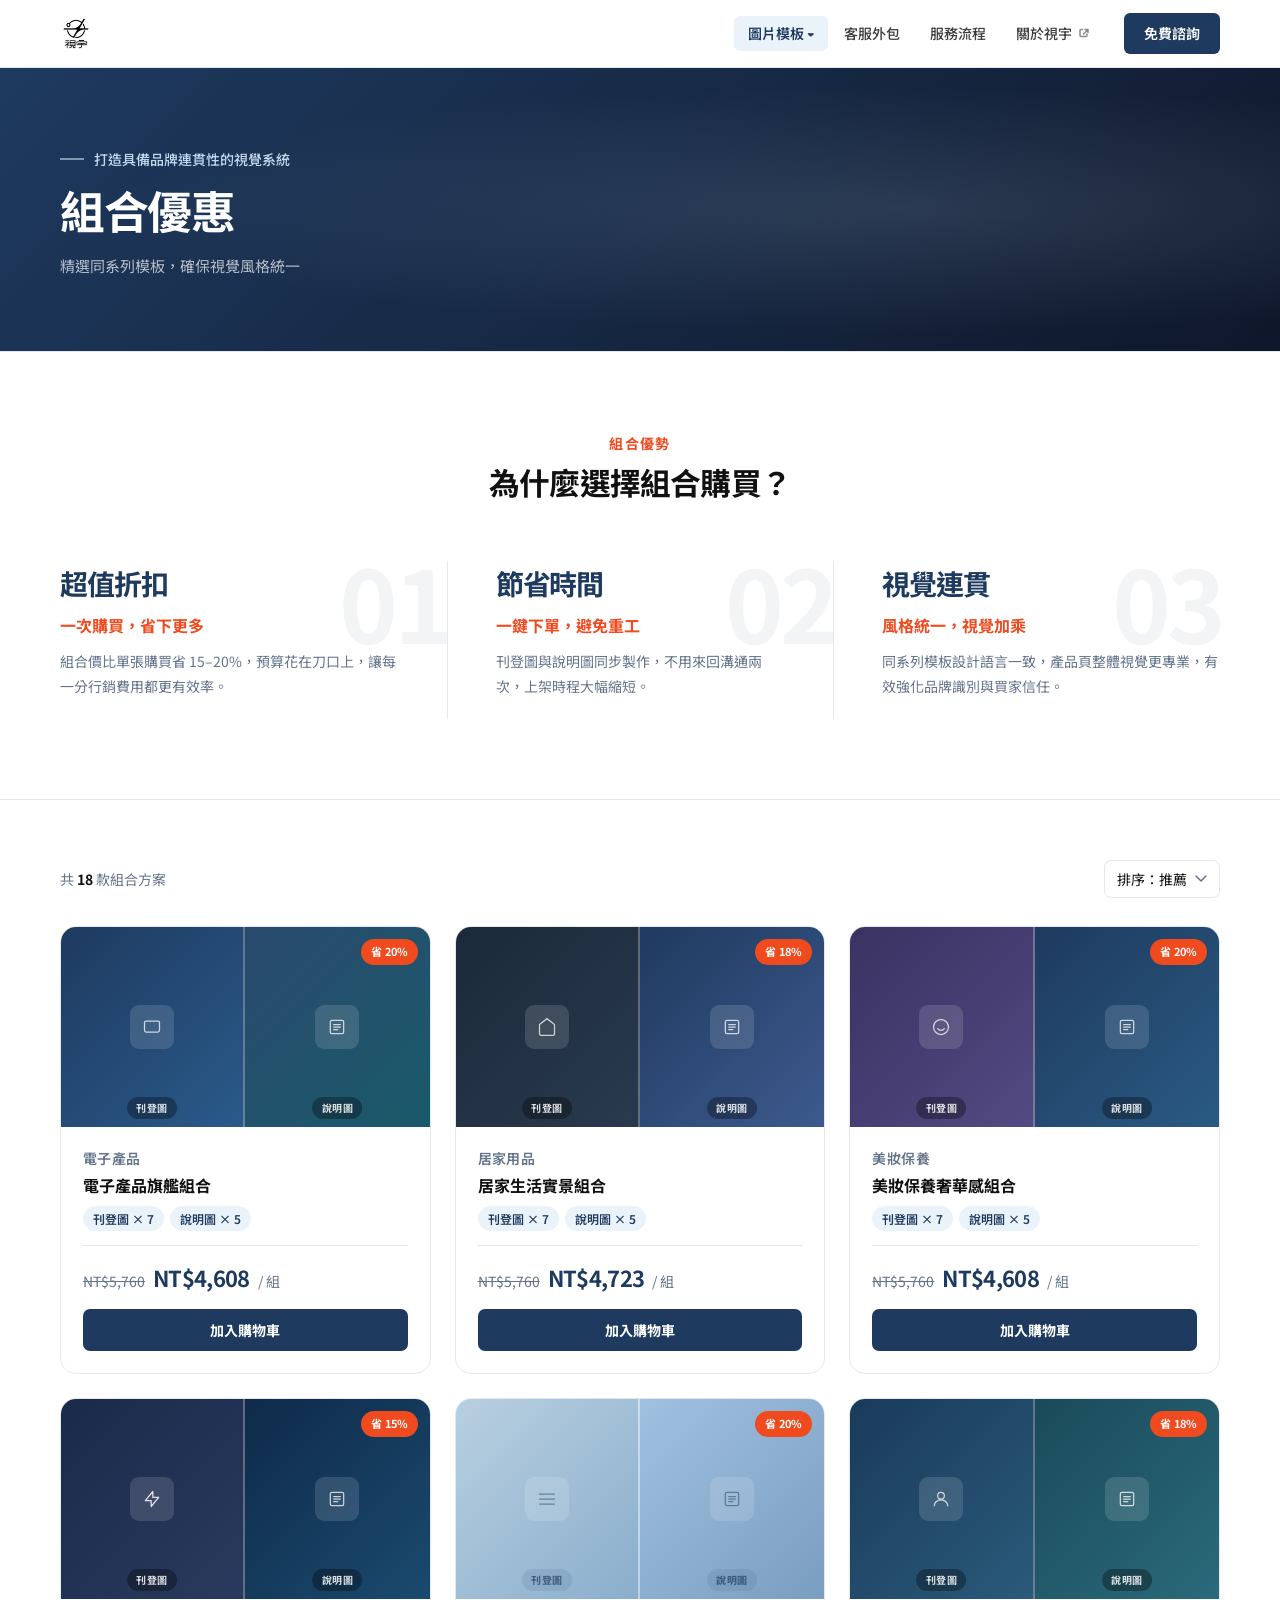
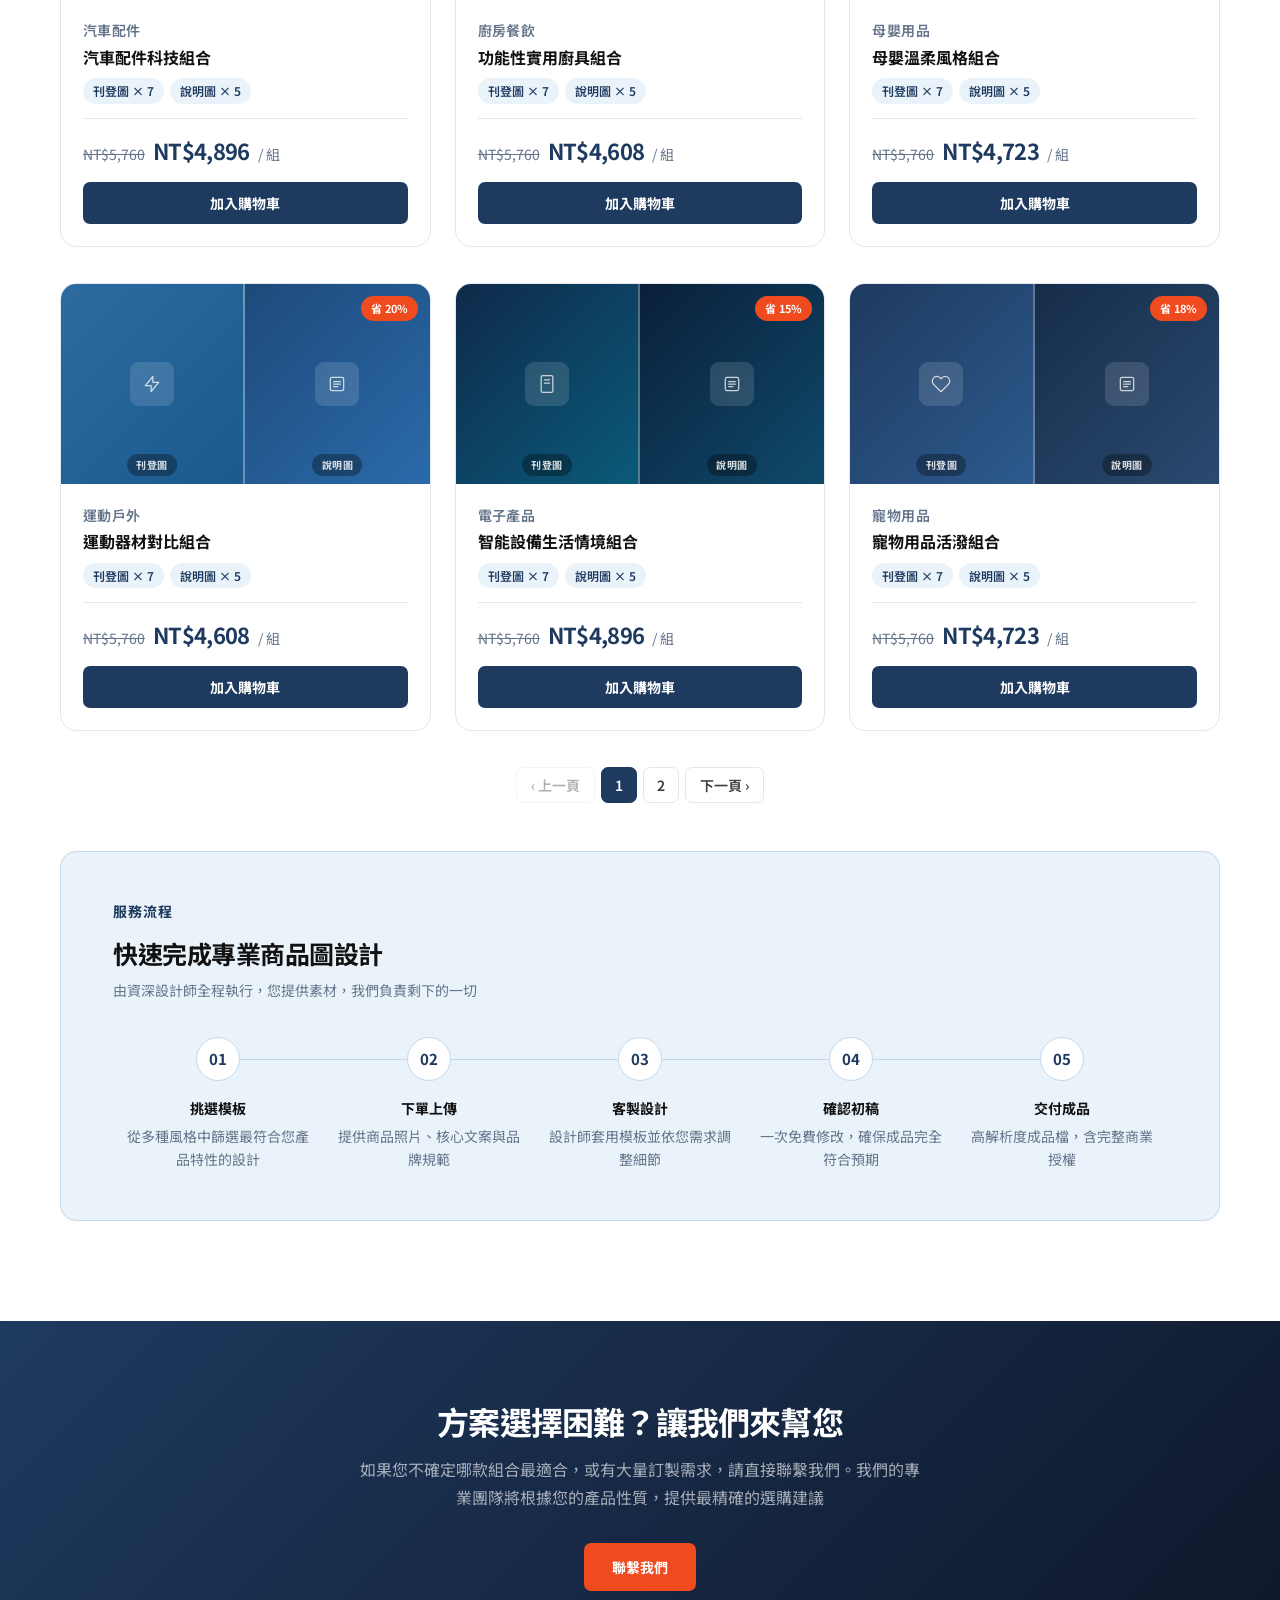
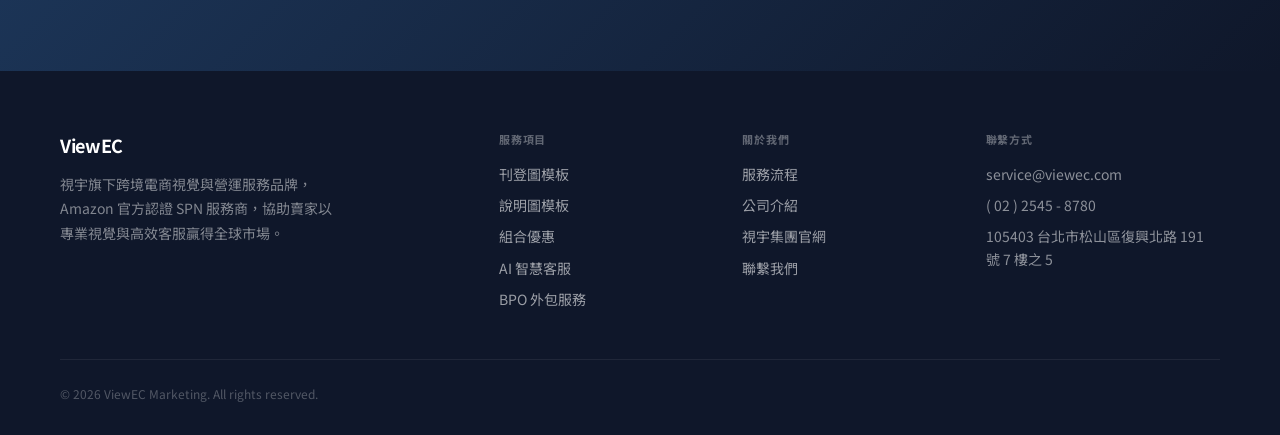
==== commit 55d78e9e: "Add files via upload" ====
--- a/combo.html
+++ b/combo.html
@@ -57,7 +57,7 @@
     .nav-dropdown-btn { display: inline-flex; align-items: center; gap: 3px; font-size: 14px; font-weight: 500; color: var(--ink2); padding: 6px 14px; border-radius: 6px; transition: all .18s; cursor: default; user-select: none; }
     .nav-item:hover .nav-dropdown-btn { color: var(--navy); background: var(--sky-lt); }
     .nav-item:has(.nav-dropdown-menu a.active) .nav-dropdown-btn { color: var(--navy); background: var(--sky-lt); font-weight: 600; }
-    .nav-dropdown-menu { display: none; position: absolute; top: calc(100% + 6px); left: 0; background: var(--white); border: 1px solid var(--border); border-radius: 8px; min-width: 144px; padding: 4px 0; z-index: 200; box-shadow: 0 6px 20px rgba(0,0,0,.08); }
+    .nav-dropdown-menu { display: none; position: absolute; top: 100%; left: 0; background: var(--white); border: 1px solid var(--border); border-radius: 8px; min-width: 144px; padding: 8px 0 4px; z-index: 200; box-shadow: 0 6px 20px rgba(0,0,0,.08); }
     .nav-item:hover .nav-dropdown-menu { display: block; }
     .nav-dropdown-menu a { display: block; padding: 9px 16px; font-size: 14px; font-weight: 500; color: var(--ink2); text-decoration: none; transition: background .15s; }
     .nav-dropdown-menu a:hover { background: var(--sky-lt); color: var(--navy); }
@@ -352,13 +352,13 @@
       </div>
 
       <div class="why-item" data-num="02">
-        <div class="why-metric">統一交付</div>
-        <div class="why-title">一次下單，零重工</div>
+        <div class="why-metric">節省時間</div>
+        <div class="why-title">一鍵下單，避免重工</div>
         <div class="why-desc">刊登圖與說明圖同步製作，不用來回溝通兩次，上架時程大幅縮短。</div>
       </div>
 
       <div class="why-item" data-num="03">
-        <div class="why-metric">全同系列</div>
+        <div class="why-metric">視覺連貫</div>
         <div class="why-title">風格統一，視覺加乘</div>
         <div class="why-desc">同系列模板設計語言一致，產品頁整體視覺更專業，有效強化品牌識別與買家信任。</div>
       </div>
@@ -409,8 +409,8 @@
         </div>
         <span class="combo-save-badge">省 20%</span>
         <div class="combo-body">
-          <div class="combo-cat">電子產品 / 功能亮點型</div>
-          <div class="combo-name">電子產品旗艦完整組</div>
+          <div class="combo-cat">電子產品</div>
+          <div class="combo-name">電子產品旗艦組合</div>
           <div class="combo-includes">
             <span class="combo-tag">刊登圖 × 7</span>
             <span class="combo-tag">說明圖 × 5</span>
@@ -450,8 +450,8 @@
         </div>
         <span class="combo-save-badge">省 18%</span>
         <div class="combo-body">
-          <div class="combo-cat">居家用品 / 產品展示型</div>
-          <div class="combo-name">居家生活簡約完整組</div>
+          <div class="combo-cat">居家用品</div>
+          <div class="combo-name">居家生活實景組合</div>
           <div class="combo-includes">
             <span class="combo-tag">刊登圖 × 7</span>
             <span class="combo-tag">說明圖 × 5</span>
@@ -491,8 +491,8 @@
         </div>
         <span class="combo-save-badge">省 20%</span>
         <div class="combo-body">
-          <div class="combo-cat">美妝保健 / 主題風格型</div>
-          <div class="combo-name">美妝保健奢華感完整組</div>
+          <div class="combo-cat">美妝保養</div>
+          <div class="combo-name">美妝保養奢華感組合</div>
           <div class="combo-includes">
             <span class="combo-tag">刊登圖 × 7</span>
             <span class="combo-tag">說明圖 × 5</span>
@@ -532,8 +532,8 @@
         </div>
         <span class="combo-save-badge">省 15%</span>
         <div class="combo-body">
-          <div class="combo-cat">汽車配件 / 功能亮點型</div>
-          <div class="combo-name">汽車配件科技感完整組</div>
+          <div class="combo-cat">汽車配件</div>
+          <div class="combo-name">汽車配件科技組合</div>
           <div class="combo-includes">
             <span class="combo-tag">刊登圖 × 7</span>
             <span class="combo-tag">說明圖 × 5</span>
@@ -573,8 +573,8 @@
         </div>
         <span class="combo-save-badge">省 20%</span>
         <div class="combo-body">
-          <div class="combo-cat">廚房餐飲 / 簡約清爽型</div>
-          <div class="combo-name">廚具清爽白底完整組</div>
+          <div class="combo-cat">廚房餐飲</div>
+          <div class="combo-name">功能性實用廚具組合</div>
           <div class="combo-includes">
             <span class="combo-tag">刊登圖 × 7</span>
             <span class="combo-tag">說明圖 × 5</span>
@@ -614,8 +614,8 @@
         </div>
         <span class="combo-save-badge">省 18%</span>
         <div class="combo-body">
-          <div class="combo-cat">母嬰用品 / 產品展示型</div>
-          <div class="combo-name">母嬰溫柔展示完整組</div>
+          <div class="combo-cat">母嬰用品</div>
+          <div class="combo-name">母嬰溫柔風格組合</div>
           <div class="combo-includes">
             <span class="combo-tag">刊登圖 × 7</span>
             <span class="combo-tag">說明圖 × 5</span>
@@ -659,8 +659,8 @@
         </div>
         <span class="combo-save-badge">省 20%</span>
         <div class="combo-body">
-          <div class="combo-cat">運動戶外 / 對比型</div>
-          <div class="combo-name">運動器材強調對比完整組</div>
+          <div class="combo-cat">運動戶外</div>
+          <div class="combo-name">運動器材對比組合</div>
           <div class="combo-includes">
             <span class="combo-tag">刊登圖 × 7</span>
             <span class="combo-tag">說明圖 × 5</span>
@@ -699,8 +699,8 @@
         </div>
         <span class="combo-save-badge">省 15%</span>
         <div class="combo-body">
-          <div class="combo-cat">電子產品 / 主題風格型</div>
-          <div class="combo-name">智能設備生活情境完整組</div>
+          <div class="combo-cat">電子產品</div>
+          <div class="combo-name">智能設備生活情境組合</div>
           <div class="combo-includes">
             <span class="combo-tag">刊登圖 × 7</span>
             <span class="combo-tag">說明圖 × 5</span>
@@ -739,8 +739,8 @@
         </div>
         <span class="combo-save-badge">省 18%</span>
         <div class="combo-body">
-          <div class="combo-cat">寵物用品 / 功能亮點型</div>
-          <div class="combo-name">寵物用品活潑版完整組</div>
+          <div class="combo-cat">寵物用品</div>
+          <div class="combo-name">寵物用品活潑組合</div>
           <div class="combo-includes">
             <span class="combo-tag">刊登圖 × 7</span>
             <span class="combo-tag">說明圖 × 5</span>
